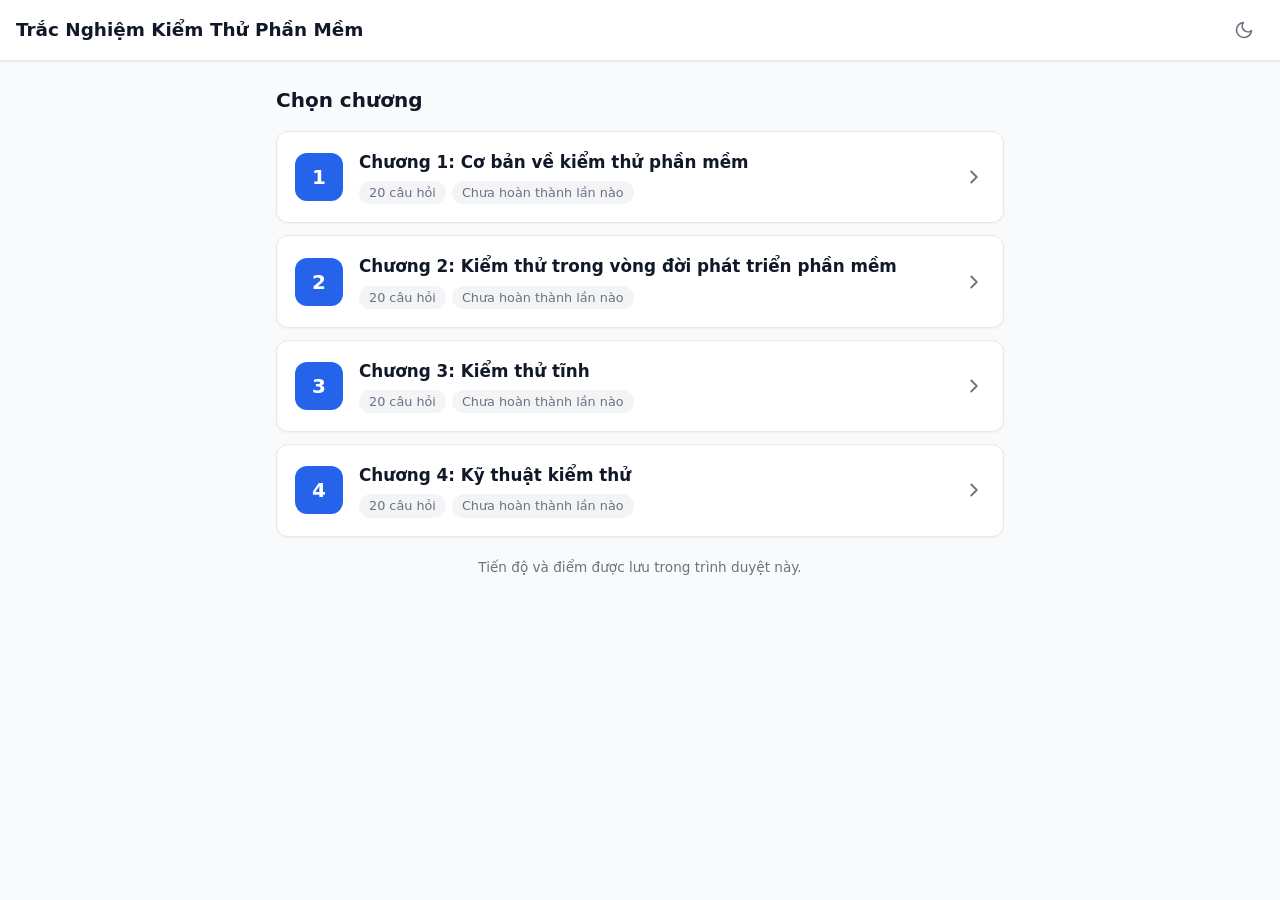
==== index.html @ 6eadbeee "Sửa hiện tượng giật khi chọn đáp án - Không đổi độ đậm chữ khi chọn/chấm (chữ đậm rộng hơn làm chữ x" ====
<!doctype html>
<html lang="vi">
<head>
  <meta charset="utf-8">
  <meta name="viewport" content="width=device-width, initial-scale=1">
  <title>Trắc nghiệm Kiểm thử phần mềm</title>
  <link rel="stylesheet" href="css/style.css?v=3">
  <script src="js/app.js?v=3"></script>
</head>
<body class="home-page">
  <header class="topbar">
    <div class="tb-left"><h1 class="page-name">Trắc Nghiệm Kiểm Thử Phần Mềm</h1></div>
    <div class="tb-right">
      <button class="icon-btn" id="themeToggle" type="button" aria-label="Đổi giao diện"></button>
    </div>
  </header>

  <main class="container home">
    <h2 class="section-title">Chọn chương</h2>
    <div id="chapterList" class="chapter-list"></div>
    <p class="muted small footnote">Tiến độ và điểm được lưu trong trình duyệt này.</p>
  </main>

  <!-- Dữ liệu từng chương: sửa câu hỏi trong các file này -->
  <script src="data/chuong1.js?v=3"></script>
  <script src="data/chuong2.js?v=3"></script>
  <script src="data/chuong3.js?v=3"></script>
  <script src="data/chuong4.js?v=3"></script>
  <script src="js/home.js?v=3"></script>
</body>
</html>
---- css/style.css ----
/* =========================================================
 * Giao diện theo phong cách trang mẫu (nền xám nhạt, thẻ trắng,
 * màu chính xanh dương, đúng = xanh lá, sai = đỏ).
 * ========================================================= */
:root {
  --bg: #f9fafb;          /* gray-50 */
  --surface: #ffffff;
  --surface-2: #f3f4f6;   /* gray-100 */
  --text: #1f2937;        /* gray-800 */
  --text-strong: #111827; /* gray-900 */
  --muted: #6b7280;       /* gray-500 */
  --border: #e5e7eb;      /* gray-200 */
  --border-2: #d1d5db;    /* gray-300 */
  --primary: #2563eb;     /* blue-600 */
  --primary-hover: #1d4ed8;
  --primary-soft: #eff6ff;
  --primary-soft-2: #dbeafe;
  --primary-ink: #1e40af;
  --ok: #16a34a;
  --ok-ink: #14532d;
  --ok-soft: #f0fdf4;
  --ok-soft-2: #dcfce7;
  --ok-line: #86efac;
  --bad: #dc2626;
  --bad-ink: #7f1d1d;
  --bad-soft: #fef2f2;
  --bad-soft-2: #fee2e2;
  --bad-line: #fca5a5;
  --warn: #b45309;
  --shadow-sm: 0 1px 2px rgba(0, 0, 0, .05);
  --shadow-lg: 0 20px 40px rgba(0, 0, 0, .18);
  color-scheme: light;
}
:root[data-theme="dark"] {
  --bg: #111827;
  --surface: #1f2937;
  --surface-2: #374151;
  --text: #e5e7eb;
  --text-strong: #f3f4f6;
  --muted: #9ca3af;
  --border: #374151;
  --border-2: #4b5563;
  --primary: #3b82f6;
  --primary-hover: #60a5fa;
  --primary-soft: rgba(59, 130, 246, .15);
  --primary-soft-2: rgba(59, 130, 246, .25);
  --primary-ink: #93c5fd;
  --ok: #4ade80;
  --ok-ink: #86efac;
  --ok-soft: rgba(34, 197, 94, .15);
  --ok-soft-2: rgba(34, 197, 94, .25);
  --ok-line: #166534;
  --bad: #f87171;
  --bad-ink: #fca5a5;
  --bad-soft: rgba(239, 68, 68, .15);
  --bad-soft-2: rgba(239, 68, 68, .25);
  --bad-line: #991b1b;
  --warn: #fbbf24;
  --shadow-sm: 0 1px 3px rgba(0, 0, 0, .6);
  --shadow-lg: 0 20px 40px rgba(0, 0, 0, .6);
  color-scheme: dark;
}

* { box-sizing: border-box; }
html, body { margin: 0; }
body {
  background: var(--bg);
  color: var(--text);
  font-family: system-ui, -apple-system, "Segoe UI", Roboto, Arial, sans-serif;
  line-height: 1.5;
  -webkit-font-smoothing: antialiased;
  -webkit-text-size-adjust: 100%;
}
body, .card, .sidebar, .topbar, .btn { transition: background-color .2s, border-color .2s, color .2s; }
a { color: var(--primary); }
.icon { flex: none; display: block; }
.muted { color: var(--muted); margin: .25rem 0 0; }
.small { font-size: .85rem; }
.t-ok { color: var(--ok); }
.t-bad { color: var(--bad); }
.warn-text { color: var(--warn); margin: .25rem 0 0; font-size: .92rem; }
[hidden] { display: none !important; }

::-webkit-scrollbar { width: 8px; height: 8px; }
::-webkit-scrollbar-track { background: var(--surface-2); }
::-webkit-scrollbar-thumb { background: var(--border-2); border-radius: 4px; }

.fade-in { animation: fadeIn .3s ease-out; }
@keyframes fadeIn { from { opacity: 0; transform: translateY(10px); } to { opacity: 1; transform: none; } }

/* ========== Nút ========== */
.btn {
  display: inline-flex; align-items: center; justify-content: center; gap: 6px;
  min-height: 42px; padding: .5rem 1rem;
  border: 1px solid var(--border-2); border-radius: 8px;
  background: var(--surface); color: var(--text);
  font: inherit; font-size: .95rem; font-weight: 500; text-decoration: none;
  cursor: pointer; box-shadow: var(--shadow-sm);
}
.btn:hover:not(:disabled) { background: var(--surface-2); }
.btn:disabled { opacity: .5; cursor: not-allowed; }
.btn.primary { background: var(--primary); border-color: var(--primary); color: #fff; font-weight: 600; }
.btn.primary:hover:not(:disabled) { background: var(--primary-hover); border-color: var(--primary-hover); }
.btn.danger { background: #dc2626; border-color: #dc2626; color: #fff; }
.btn.danger:hover { background: #b91c1c; }
.btn.ghost { border-color: transparent; box-shadow: none; background: transparent; }
.btn.ghost:hover { background: var(--surface-2); }
.btn.block { width: 100%; }
.icon-btn {
  display: grid; place-items: center; width: 40px; height: 40px;
  border: 0; border-radius: 8px; background: transparent; color: var(--muted); cursor: pointer;
}
.icon-btn:hover { background: var(--surface-2); color: var(--text); }
.link {
  display: inline-flex; align-items: center; gap: 4px; border: 0; background: none;
  color: var(--primary); font: inherit; font-size: .88rem; cursor: pointer; padding: 4px;
}
.link:hover { text-decoration: underline; }
.link.danger { color: var(--bad); }
:focus-visible { outline: 2px solid var(--primary); outline-offset: 2px; }

/* ========== Thanh trên cùng ========== */
.topbar {
  display: flex; align-items: center; justify-content: space-between; gap: 12px;
  padding: 10px 16px; background: var(--surface);
  border-bottom: 1px solid var(--border); box-shadow: var(--shadow-sm);
  position: relative; z-index: 10;
}
.tb-left, .tb-right { display: flex; align-items: center; gap: 10px; min-width: 0; }
.page-name {
  margin: 0; font-size: 1.15rem; font-weight: 700; color: var(--text-strong);
  white-space: nowrap; overflow: hidden; text-overflow: ellipsis;
}
.score-pill {
  display: flex; gap: 12px; padding: 6px 12px; border-radius: 8px;
  background: var(--surface-2); font-weight: 500; font-size: .95rem;
}
.score-pill span { display: flex; align-items: center; gap: 4px; }

/* ========== Trang chủ ========== */
.home-page .topbar { position: sticky; top: 0; }
.container { max-width: 900px; margin: 0 auto; padding: 24px 16px 48px; }
.home { max-width: 760px; }
.section-title { font-size: 1.25rem; margin: 0 0 16px; color: var(--text-strong); }
.card {
  background: var(--surface); border: 1px solid var(--border);
  border-radius: 12px; box-shadow: var(--shadow-sm);
}
.card.pad { padding: 24px; }
.chapter-list { display: grid; gap: 12px; }
.chapter {
  display: flex; align-items: center; gap: 16px; padding: 18px;
  color: inherit; text-decoration: none;
}
a.chapter:hover { border-color: var(--primary); background: var(--primary-soft); }
.chapter h2 { margin: 0; font-size: 1.05rem; color: var(--text-strong); }
.chapter-body { flex: 1; min-width: 0; }
.chapter-num {
  flex: none; width: 48px; height: 48px; border-radius: 12px; display: grid; place-items: center;
  background: var(--primary); color: #fff; font-weight: 700; font-size: 1.25rem;
}
.chapter.disabled { opacity: .75; }
.chapter.disabled .chapter-num { background: var(--surface-2); color: var(--muted); }
.chev { color: var(--muted); }
.chips { display: flex; flex-wrap: wrap; gap: 6px; margin-top: 6px; }
.chip {
  display: inline-flex; align-items: center; gap: 4px; padding: 2px 10px; border-radius: 999px;
  background: var(--surface-2); color: var(--muted); font-size: .8rem; font-weight: 500;
}
.chip.ok { background: var(--ok-soft-2); color: var(--ok); }
.mini-progress { height: 6px; background: var(--surface-2); border-radius: 3px; overflow: hidden; margin-top: 10px; }
.mini-progress div { height: 100%; background: var(--primary); }
.footnote { text-align: center; margin-top: 20px; }

/* ========== Bố cục trang làm bài ========== */
.quiz-page { height: 100vh; height: 100dvh; overflow: hidden; }
.layout { display: flex; height: 100%; }
.main-col { flex: 1; min-width: 0; display: flex; flex-direction: column; height: 100%; }
.content { flex: 1; overflow-y: auto; }
.content .container { padding: 24px 16px 32px; }

.progress { position: relative; height: 4px; background: var(--border); flex: none; }
.progress .bar { height: 100%; background: var(--primary); width: 0; transition: width .3s; }
.progress span { position: absolute; right: 8px; top: 6px; font-size: .75rem; color: var(--muted); z-index: 1; }

/* Thanh bên */
.sidebar {
  width: 264px; flex: none; display: flex; flex-direction: column;
  background: var(--surface); border-right: 1px solid var(--border); z-index: 50;
}
.sb-head {
  display: flex; align-items: center; justify-content: space-between;
  padding: 14px 16px; background: var(--primary); color: #fff; flex: none;
}
.sb-head h2 { margin: 0; font-size: 1.1rem; }
.sb-close { display: none; border: 0; background: none; color: #fff; font-size: 1.3rem; cursor: pointer; }
.sb-grid {
  flex: 1; overflow-y: auto; padding: 10px;
  display: grid; grid-template-columns: repeat(4, 1fr); gap: 8px; align-content: start;
}
.cell {
  height: 40px; border-radius: 6px; border: 1px solid var(--border);
  background: var(--surface-2); color: var(--muted); font: inherit; font-size: .8rem; cursor: pointer;
}
.cell:hover { border-color: var(--border-2); color: var(--text); }
.cell.ok { background: var(--ok-soft-2); color: var(--ok); border-color: var(--ok-line); font-weight: 700; }
.cell.bad { background: var(--bad-soft-2); color: var(--bad); border-color: var(--bad-line); font-weight: 700; }
.cell.current { box-shadow: 0 0 0 2px var(--surface), 0 0 0 4px var(--primary); }
.cell.dim { opacity: .45; }
.sb-foot { padding: 14px; border-top: 1px solid var(--border); background: var(--bg); display: grid; gap: 8px; flex: none; }
.sb-foot .reset:hover { color: var(--bad); }
.backdrop { display: none; }
.menu { display: none; }
.no-sidebar .sidebar, .no-sidebar .menu, .no-sidebar .score-pill { display: none !important; }

/* ========== Thẻ câu hỏi ========== */
.qcard { max-width: 900px; margin: 0 auto; overflow: hidden; }
.q-head { padding: 24px 28px; border-bottom: 1px solid var(--border); }
.badge {
  display: inline-block; padding: 4px 12px; border-radius: 999px; margin: 0 6px 14px 0;
  background: var(--primary-soft-2); color: var(--primary-ink);
  font-size: .75rem; font-weight: 700; text-transform: uppercase; letter-spacing: .03em;
}
.badge-note { margin-left: 8px; color: var(--muted); font-weight: 400; text-transform: none; letter-spacing: 0; }
.badge.retry { background: var(--bad-soft-2); color: var(--bad); }
.q-text {
  margin: 0; font-size: 1.2rem; font-weight: 500; line-height: 1.6;
  color: var(--text-strong); white-space: pre-line;
}
.q-media { padding: 0 28px; }

.options { padding: 24px 28px; display: grid; gap: 12px; }
.option {
  display: flex; align-items: flex-start; gap: 12px; width: 100%;
  padding: 14px 16px; text-align: left; font: inherit; line-height: 1.45;
  border: 2px solid var(--border); border-radius: 8px;
  background: var(--surface); color: var(--text); cursor: pointer;
  box-shadow: 0 0 0 1px transparent;
  transition: background-color .15s, border-color .15s, color .15s, box-shadow .15s;
}
/* Hiệu ứng rê chuột chỉ cho ô CHƯA chọn và chỉ trên thiết bị có chuột
   (trên điện thoại :hover bị "dính" sau khi chạm, gây chớp màu) */
@media (hover: hover) {
  .option:hover:not(:disabled):not(.selected) { background: var(--bg); border-color: #93c5fd; }
  .option:hover:not(:disabled) .box:not(.filled) { border-color: var(--muted); }
}
.option:disabled { cursor: default; }
.option .opt-text { flex: 1; }
/* Không đổi font-weight khi chọn: chữ đậm hơn sẽ rộng hơn, làm chữ xô lệch / xuống dòng -> ô bị "giật" */
.option.selected { border-color: var(--primary); background: var(--primary-soft); color: var(--primary-ink); box-shadow: 0 0 0 1px var(--primary); }
.option.correct { border-color: var(--ok); background: var(--ok-soft); color: var(--ok-ink); box-shadow: 0 0 0 1px var(--ok); }
.option.wrong { border-color: var(--bad); background: var(--bad-soft); color: var(--bad-ink); box-shadow: 0 0 0 1px var(--bad); }
.option.faded { opacity: .5; color: var(--muted); }
.option .mark { margin-left: auto; }
.option .mark.ok { color: var(--ok); }
.option .mark.bad { color: var(--bad); }

/* Ô tròn (1 đáp án) / ô vuông (nhiều đáp án) */
.box {
  flex: none; width: 20px; height: 20px; margin-top: 1px;
  border: 2px solid var(--border-2); display: grid; place-items: center; color: #fff;
}
.box { transition: background-color .15s, border-color .15s; }
.box.round { border-radius: 50%; }
.box.square { border-radius: 4px; }
.option.selected .box.filled { background: var(--primary); border-color: var(--primary); }
.option.correct .box.filled { background: var(--ok); border-color: var(--ok); }
.option.wrong .box.filled { background: var(--bad); border-color: var(--bad); }
.box.round.filled::after { content: ""; width: 8px; height: 8px; border-radius: 50%; background: #fff; }

.explain {
  margin: -8px 28px 20px; padding: 12px 14px; border-radius: 8px;
  background: var(--primary-soft); color: var(--text); font-size: .95rem;
}

.q-foot {
  position: sticky; bottom: 0;
  display: flex; align-items: center; justify-content: space-between; gap: 10px;
  padding: 16px 28px; background: var(--bg); border-top: 1px solid var(--border);
}
.btn.check { padding: .55rem 2rem; }
.verdict {
  display: flex; align-items: center; gap: 8px; padding: 8px 20px; border-radius: 8px;
  font-weight: 500; box-shadow: var(--shadow-sm); animation: fadeIn .3s ease-out;
}
.verdict.ok { background: var(--ok-soft-2); color: var(--ok-ink); border: 1px solid var(--ok-line); }
.verdict.bad { background: var(--bad-soft-2); color: var(--bad-ink); border: 1px solid var(--bad-line); }

/* Hình minh hoạ & ô tải ảnh */
.q-image { margin: 24px 0 0; text-align: center; }
.q-image img { max-width: 100%; max-height: 420px; object-fit: contain; border-radius: 8px; border: 1px solid var(--border); }
.q-image figcaption { color: var(--muted); font-size: .88rem; margin-top: 6px; }
.upload {
  margin: 24px 0 0; padding: 24px; border: 2px dashed var(--border-2); border-radius: 12px;
  display: flex; flex-direction: column; align-items: center; text-align: center; background: var(--bg);
}
.upload:hover { background: var(--surface-2); }
.up-icon { display: grid; place-items: center; width: 64px; height: 64px; border-radius: 50%; background: var(--surface); color: var(--primary); box-shadow: var(--shadow-sm); margin-bottom: 12px; }
.up-title { margin: 0 0 4px; font-weight: 500; color: var(--text-strong); }
.up-desc { margin: 0 0 16px; color: var(--muted); font-style: italic; font-size: .9rem; }
.upload.has-img img { max-width: 100%; max-height: 360px; object-fit: contain; border-radius: 8px; box-shadow: 0 4px 10px rgba(0,0,0,.12); }
.up-actions { display: flex; gap: 16px; margin-top: 10px; }

/* ========== Hộp thoại ========== */
.overlay {
  position: fixed; inset: 0; z-index: 100; background: rgba(0, 0, 0, .5);
  display: flex; align-items: center; justify-content: center; padding: 16px; overflow-y: auto;
}
.dialog { width: 100%; max-width: 400px; background: var(--surface); border-radius: 12px; padding: 24px; box-shadow: var(--shadow-lg); }
.dlg-head { display: flex; align-items: center; gap: 12px; margin-bottom: 12px; }
.dlg-head h3 { margin: 0; font-size: 1.15rem; color: var(--text-strong); }
.dlg-head.danger .dlg-icon { display: grid; place-items: center; width: 40px; height: 40px; border-radius: 50%; background: var(--bad-soft-2); color: var(--bad); }
.dlg-actions { display: flex; flex-wrap: wrap; justify-content: flex-end; gap: 10px; margin-top: 22px; }
.dlg-actions.center { justify-content: center; }

.switch { display: flex; align-items: center; gap: 12px; margin-top: 14px; cursor: pointer; user-select: none; font-size: .95rem; }
.switch input { position: absolute; opacity: 0; pointer-events: none; }
.switch span { flex: none; position: relative; width: 40px; height: 22px; border-radius: 11px; background: var(--border-2); transition: background .2s; }
.switch span::after { content: ""; position: absolute; top: 3px; left: 3px; width: 16px; height: 16px; border-radius: 50%; background: #fff; transition: transform .2s; }
.switch input:checked + span { background: var(--primary); }
.switch input:checked + span::after { transform: translateX(18px); }
.switch input:focus-visible + span { outline: 2px solid var(--primary); outline-offset: 2px; }

.result { text-align: center; }
.result h3 { margin: 8px 0 0; font-size: 1.25rem; color: var(--text-strong); }
.result-icon { display: inline-grid; place-items: center; width: 60px; height: 60px; border-radius: 50%; }
.result-icon.ok { background: var(--ok-soft-2); color: var(--ok); }
.result-icon.mid { background: rgba(245, 158, 11, .18); color: var(--warn); }
.result-icon.bad { background: var(--bad-soft-2); color: var(--bad); }
.score { font-size: 3rem; font-weight: 800; line-height: 1.2; margin: 6px 0; }
.score.ok { color: var(--ok); }
.score.mid { color: var(--warn); }
.score.bad { color: var(--bad); }
.stats { display: flex; justify-content: center; gap: 28px; margin-bottom: 8px; }
.stats div { display: flex; flex-direction: column; }
.stats strong { font-size: 1.4rem; }
.stats span { color: var(--muted); font-size: .85rem; }
.record { color: var(--ok); font-weight: 700; margin: 6px 0 0; }

.notice { max-width: 520px; margin: 40px auto; text-align: center; }
.notice h2 { margin: 8px 0; color: var(--text-strong); }
.notice .btn { margin-top: 18px; }
.notice-icon { display: inline-grid; place-items: center; width: 56px; height: 56px; border-radius: 50%; background: var(--bad-soft-2); color: var(--bad); }

.toast {
  position: fixed; left: 50%; bottom: 20px; transform: translateX(-50%); z-index: 200;
  max-width: min(520px, calc(100% - 32px)); padding: 12px 16px; border-radius: 8px;
  background: var(--text-strong); color: var(--bg); font-size: .9rem; box-shadow: var(--shadow-lg);
}

/* ========== Màn hình nhỏ: thanh bên trượt ra ========== */
@media (max-width: 767px) {
  .sidebar {
    position: fixed; inset: 0 auto 0 0; transform: translateX(-100%);
    transition: transform .3s ease-in-out; box-shadow: var(--shadow-lg);
  }
  .sidebar-open .sidebar { transform: none; }
  .sidebar-open .backdrop { display: block; position: fixed; inset: 0; background: rgba(0, 0, 0, .5); z-index: 40; }
  .sb-close, .menu { display: grid; }
  .content .container { padding: 16px 12px 24px; }
  .q-head { padding: 18px 16px; }
  .q-text { font-size: 1.05rem; }
  .q-media { padding: 0 16px; }
  .options { padding: 16px; gap: 10px; }
  .option { padding: 12px; }
  .explain { margin: -4px 16px 16px; }
  .q-foot { padding: 12px 16px; }
  .btn.check { padding: .5rem 1.25rem; }
  .verdict { padding: 8px 12px; }
  .page-name { font-size: 1rem; }
}
@media (max-width: 420px) {
  .hide-xs { display: none; }
  .score-pill { gap: 8px; padding: 4px 8px; }
}
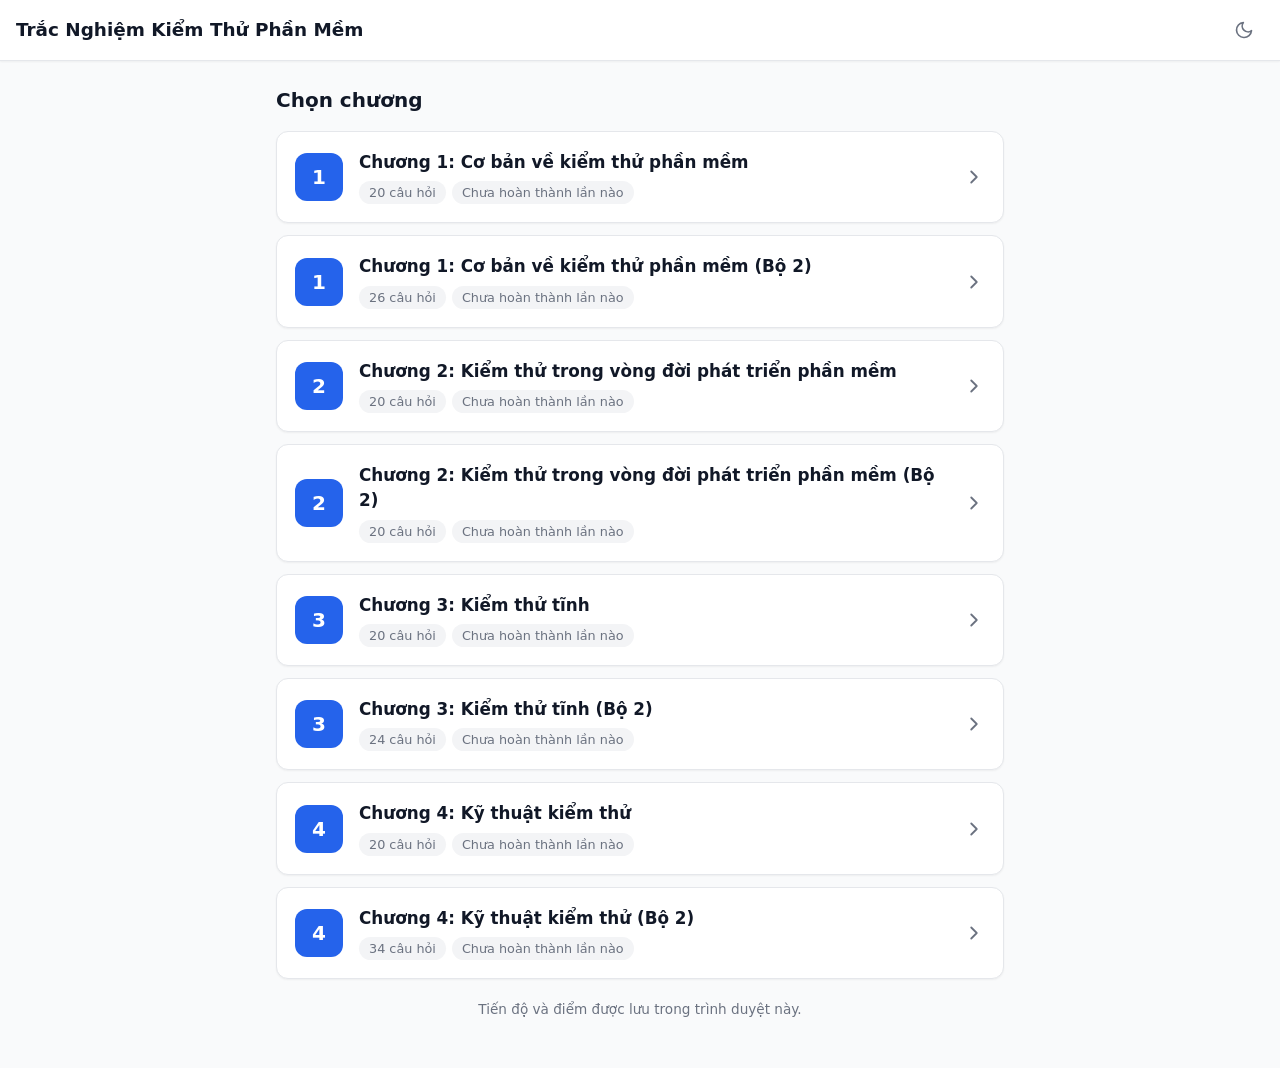
==== commit b8eb734f: "Thêm Bộ 2 cho chương 1–4 (104 câu từ Chuong_X_cau_hoi_dap_an.docx) Co-Authored-By: Claude Opus 5.5 <" ====
--- a/index.html
+++ b/index.html
@@ -4,8 +4,8 @@
   <meta charset="utf-8">
   <meta name="viewport" content="width=device-width, initial-scale=1">
   <title>Trắc nghiệm Kiểm thử phần mềm</title>
-  <link rel="stylesheet" href="css/style.css?v=3">
-  <script src="js/app.js?v=3"></script>
+  <link rel="stylesheet" href="css/style.css?v=5">
+  <script src="js/app.js?v=5"></script>
 </head>
 <body class="home-page">
   <header class="topbar">
@@ -22,10 +22,14 @@
   </main>
 
   <!-- Dữ liệu từng chương: sửa câu hỏi trong các file này -->
-  <script src="data/chuong1.js?v=3"></script>
-  <script src="data/chuong2.js?v=3"></script>
-  <script src="data/chuong3.js?v=3"></script>
-  <script src="data/chuong4.js?v=3"></script>
-  <script src="js/home.js?v=3"></script>
+  <script src="data/chuong1.js?v=5"></script>
+  <script src="data/chuong2.js?v=5"></script>
+  <script src="data/chuong3.js?v=5"></script>
+  <script src="data/chuong4.js?v=5"></script>
+  <script src="data/chuong5.js?v=5"></script>
+  <script src="data/chuong6.js?v=5"></script>
+  <script src="data/chuong7.js?v=5"></script>
+  <script src="data/chuong8.js?v=5"></script>
+  <script src="js/home.js?v=5"></script>
 </body>
 </html>
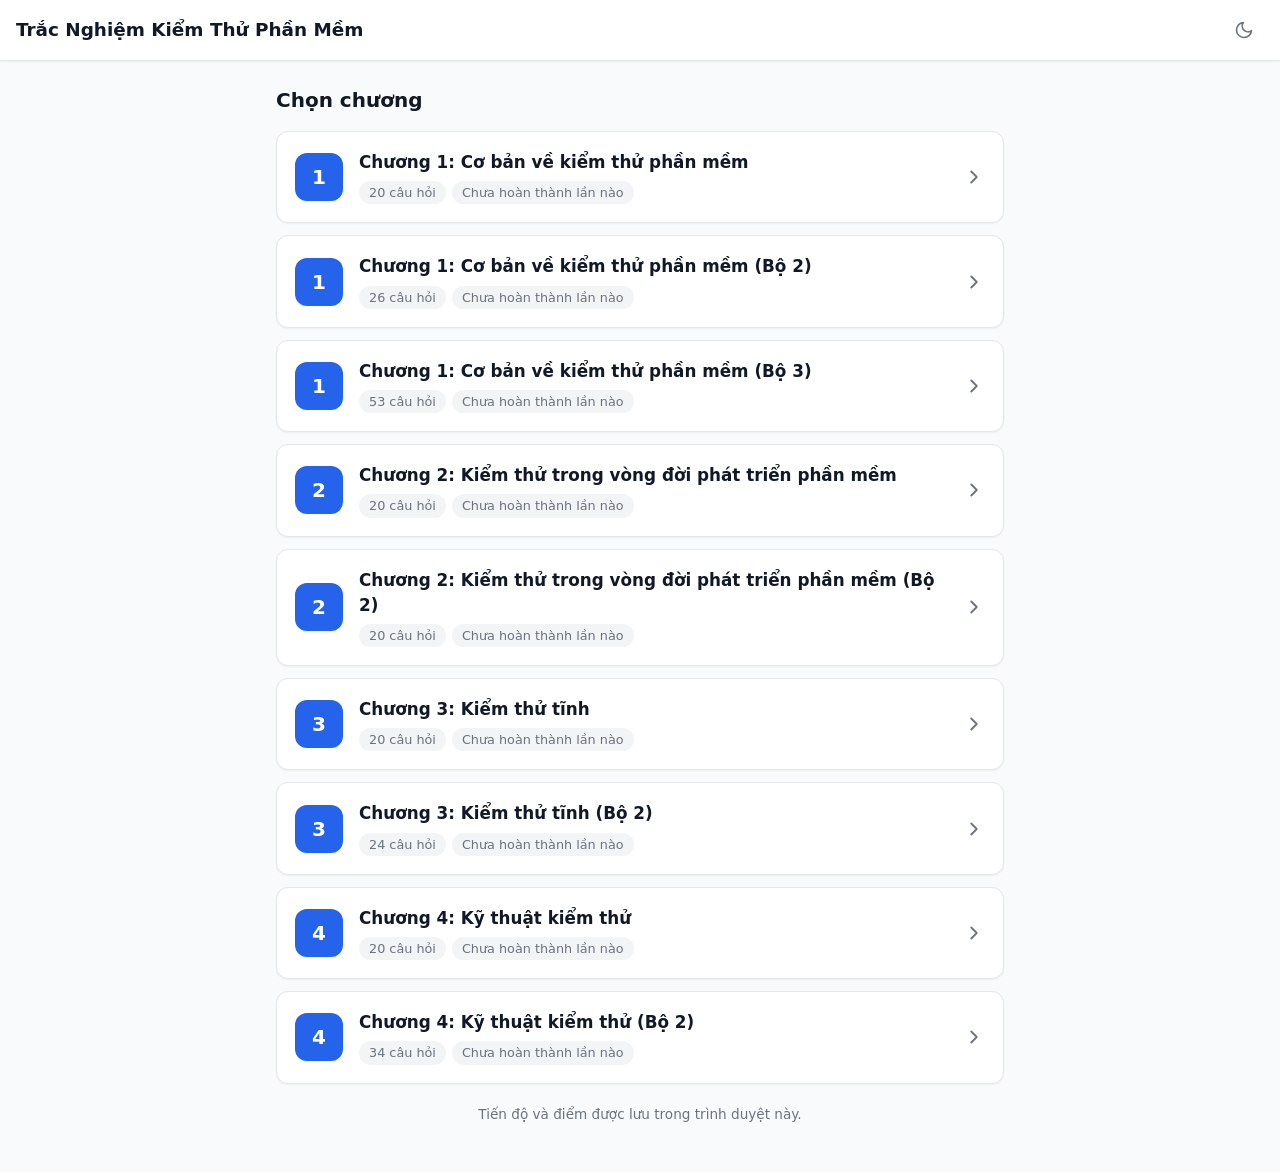
==== commit 1711e2e6: "Thêm Bộ 3 cho chương 1 (53 câu từ Tài-liệu-không-có-tiêu-đề-3.docx) Co-Authored-By: Claude Opus 5.5 " ====
--- a/index.html
+++ b/index.html
@@ -4,8 +4,8 @@
   <meta charset="utf-8">
   <meta name="viewport" content="width=device-width, initial-scale=1">
   <title>Trắc nghiệm Kiểm thử phần mềm</title>
-  <link rel="stylesheet" href="css/style.css?v=5">
-  <script src="js/app.js?v=5"></script>
+  <link rel="stylesheet" href="css/style.css?v=6">
+  <script src="js/app.js?v=6"></script>
 </head>
 <body class="home-page">
   <header class="topbar">
@@ -22,14 +22,15 @@
   </main>
 
   <!-- Dữ liệu từng chương: sửa câu hỏi trong các file này -->
-  <script src="data/chuong1.js?v=5"></script>
-  <script src="data/chuong2.js?v=5"></script>
-  <script src="data/chuong3.js?v=5"></script>
-  <script src="data/chuong4.js?v=5"></script>
-  <script src="data/chuong5.js?v=5"></script>
-  <script src="data/chuong6.js?v=5"></script>
-  <script src="data/chuong7.js?v=5"></script>
-  <script src="data/chuong8.js?v=5"></script>
-  <script src="js/home.js?v=5"></script>
+  <script src="data/chuong1.js?v=6"></script>
+  <script src="data/chuong2.js?v=6"></script>
+  <script src="data/chuong3.js?v=6"></script>
+  <script src="data/chuong4.js?v=6"></script>
+  <script src="data/chuong5.js?v=6"></script>
+  <script src="data/chuong6.js?v=6"></script>
+  <script src="data/chuong7.js?v=6"></script>
+  <script src="data/chuong8.js?v=6"></script>
+  <script src="data/chuong9.js?v=6"></script>
+  <script src="js/home.js?v=6"></script>
 </body>
 </html>
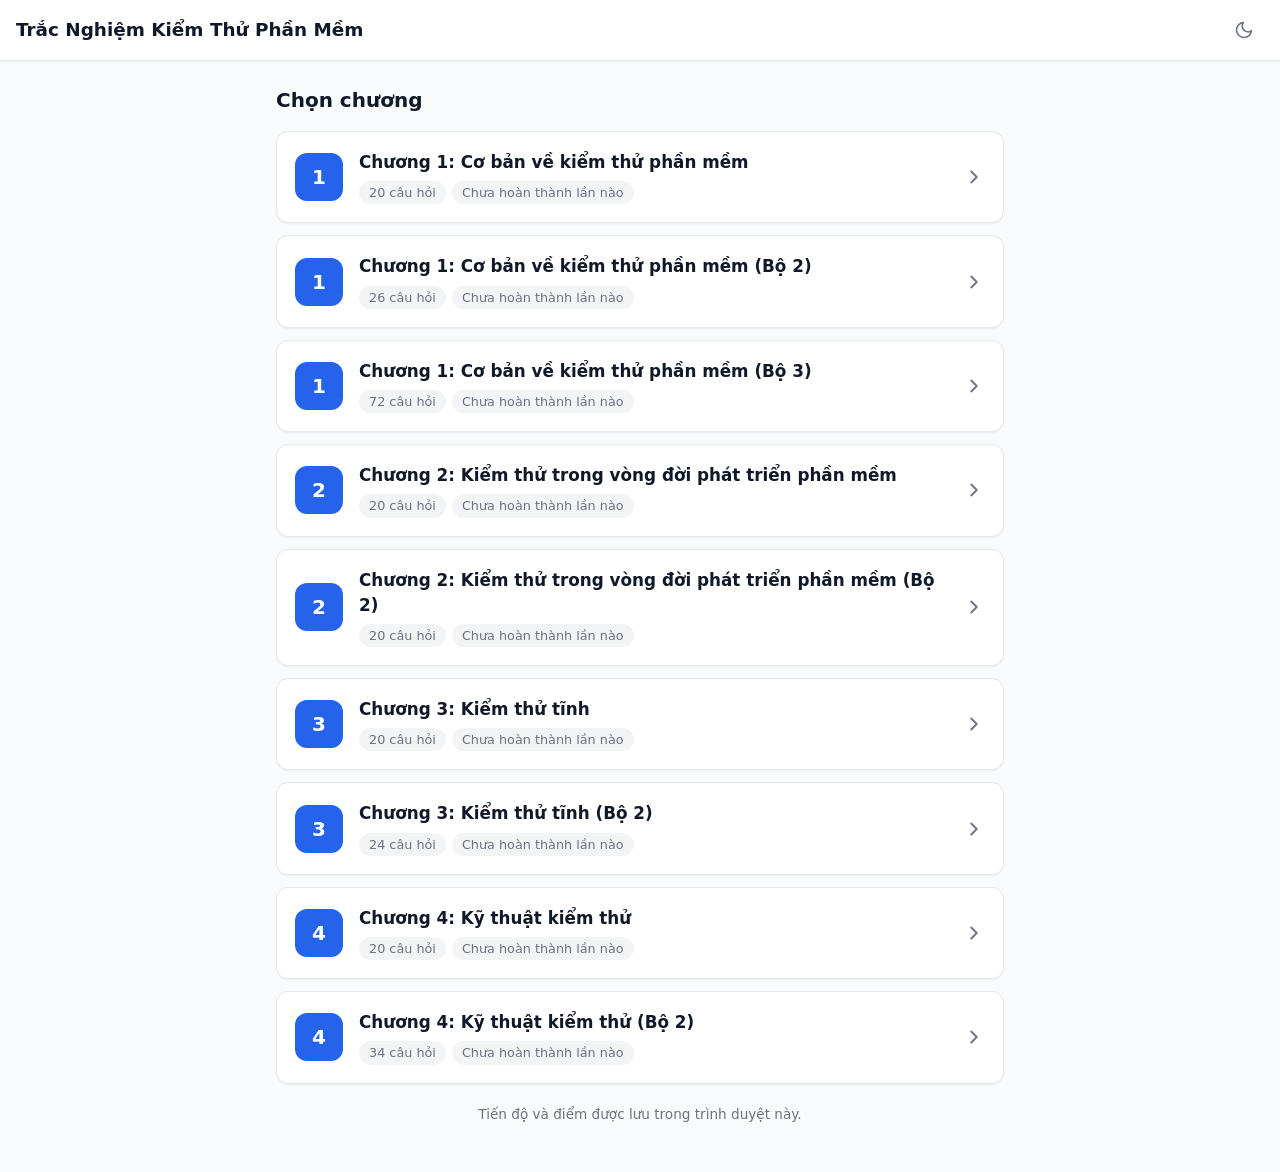
==== commit 8e006461: "Chương 1 Bộ 3: thay bằng Kiểm-thử-ôn-tập-chương-1.docx (72 câu) Co-Authored-By: Claude Opus 5.5 <nor" ====
--- a/index.html
+++ b/index.html
@@ -4,8 +4,8 @@
   <meta charset="utf-8">
   <meta name="viewport" content="width=device-width, initial-scale=1">
   <title>Trắc nghiệm Kiểm thử phần mềm</title>
-  <link rel="stylesheet" href="css/style.css?v=6">
-  <script src="js/app.js?v=6"></script>
+  <link rel="stylesheet" href="css/style.css?v=7">
+  <script src="js/app.js?v=7"></script>
 </head>
 <body class="home-page">
   <header class="topbar">
@@ -22,15 +22,15 @@
   </main>
 
   <!-- Dữ liệu từng chương: sửa câu hỏi trong các file này -->
-  <script src="data/chuong1.js?v=6"></script>
-  <script src="data/chuong2.js?v=6"></script>
-  <script src="data/chuong3.js?v=6"></script>
-  <script src="data/chuong4.js?v=6"></script>
-  <script src="data/chuong5.js?v=6"></script>
-  <script src="data/chuong6.js?v=6"></script>
-  <script src="data/chuong7.js?v=6"></script>
-  <script src="data/chuong8.js?v=6"></script>
-  <script src="data/chuong9.js?v=6"></script>
-  <script src="js/home.js?v=6"></script>
+  <script src="data/chuong1.js?v=7"></script>
+  <script src="data/chuong2.js?v=7"></script>
+  <script src="data/chuong3.js?v=7"></script>
+  <script src="data/chuong4.js?v=7"></script>
+  <script src="data/chuong5.js?v=7"></script>
+  <script src="data/chuong6.js?v=7"></script>
+  <script src="data/chuong7.js?v=7"></script>
+  <script src="data/chuong8.js?v=7"></script>
+  <script src="data/chuong9.js?v=7"></script>
+  <script src="js/home.js?v=7"></script>
 </body>
 </html>
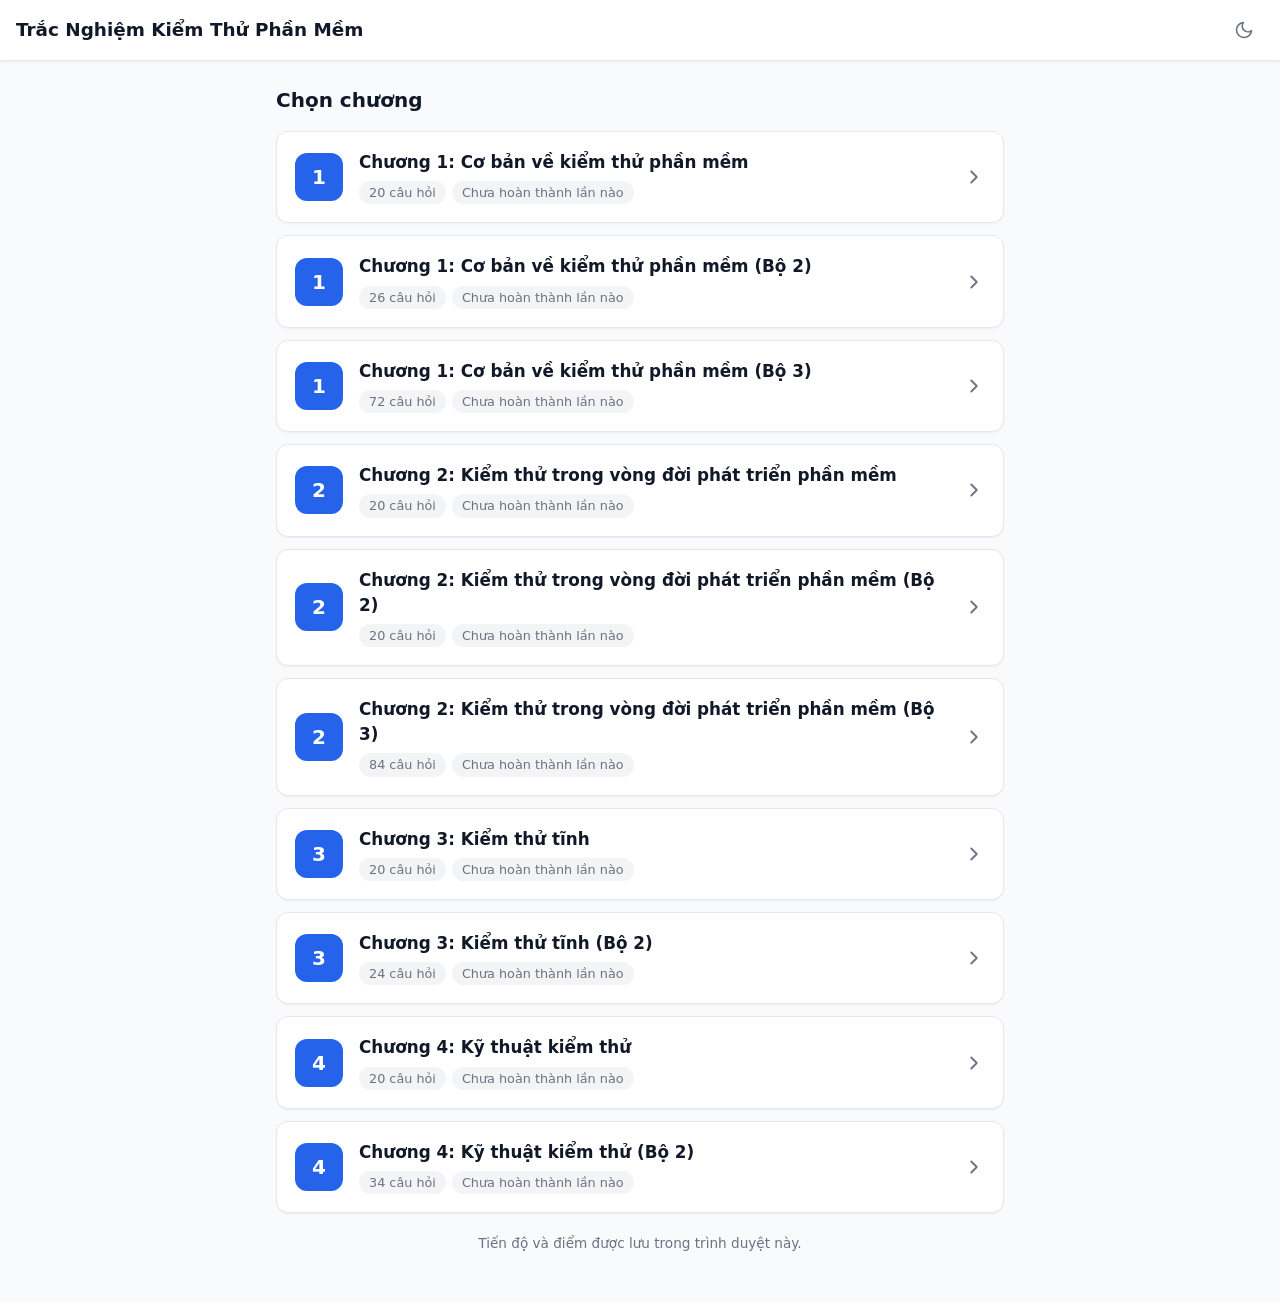
==== commit daa4ad79: "Thêm Bộ 3 cho chương 2 (84 câu từ Kiểm-thử-ôn-tập-chương-2.docx) Co-Authored-By: Claude Opus 5.5 <no" ====
--- a/index.html
+++ b/index.html
@@ -4,8 +4,8 @@
   <meta charset="utf-8">
   <meta name="viewport" content="width=device-width, initial-scale=1">
   <title>Trắc nghiệm Kiểm thử phần mềm</title>
-  <link rel="stylesheet" href="css/style.css?v=7">
-  <script src="js/app.js?v=7"></script>
+  <link rel="stylesheet" href="css/style.css?v=8">
+  <script src="js/app.js?v=8"></script>
 </head>
 <body class="home-page">
   <header class="topbar">
@@ -22,15 +22,16 @@
   </main>
 
   <!-- Dữ liệu từng chương: sửa câu hỏi trong các file này -->
-  <script src="data/chuong1.js?v=7"></script>
-  <script src="data/chuong2.js?v=7"></script>
-  <script src="data/chuong3.js?v=7"></script>
-  <script src="data/chuong4.js?v=7"></script>
-  <script src="data/chuong5.js?v=7"></script>
-  <script src="data/chuong6.js?v=7"></script>
-  <script src="data/chuong7.js?v=7"></script>
-  <script src="data/chuong8.js?v=7"></script>
-  <script src="data/chuong9.js?v=7"></script>
-  <script src="js/home.js?v=7"></script>
+  <script src="data/chuong1.js?v=8"></script>
+  <script src="data/chuong2.js?v=8"></script>
+  <script src="data/chuong3.js?v=8"></script>
+  <script src="data/chuong4.js?v=8"></script>
+  <script src="data/chuong5.js?v=8"></script>
+  <script src="data/chuong6.js?v=8"></script>
+  <script src="data/chuong7.js?v=8"></script>
+  <script src="data/chuong8.js?v=8"></script>
+  <script src="data/chuong9.js?v=8"></script>
+  <script src="data/chuong10.js?v=8"></script>
+  <script src="js/home.js?v=8"></script>
 </body>
 </html>
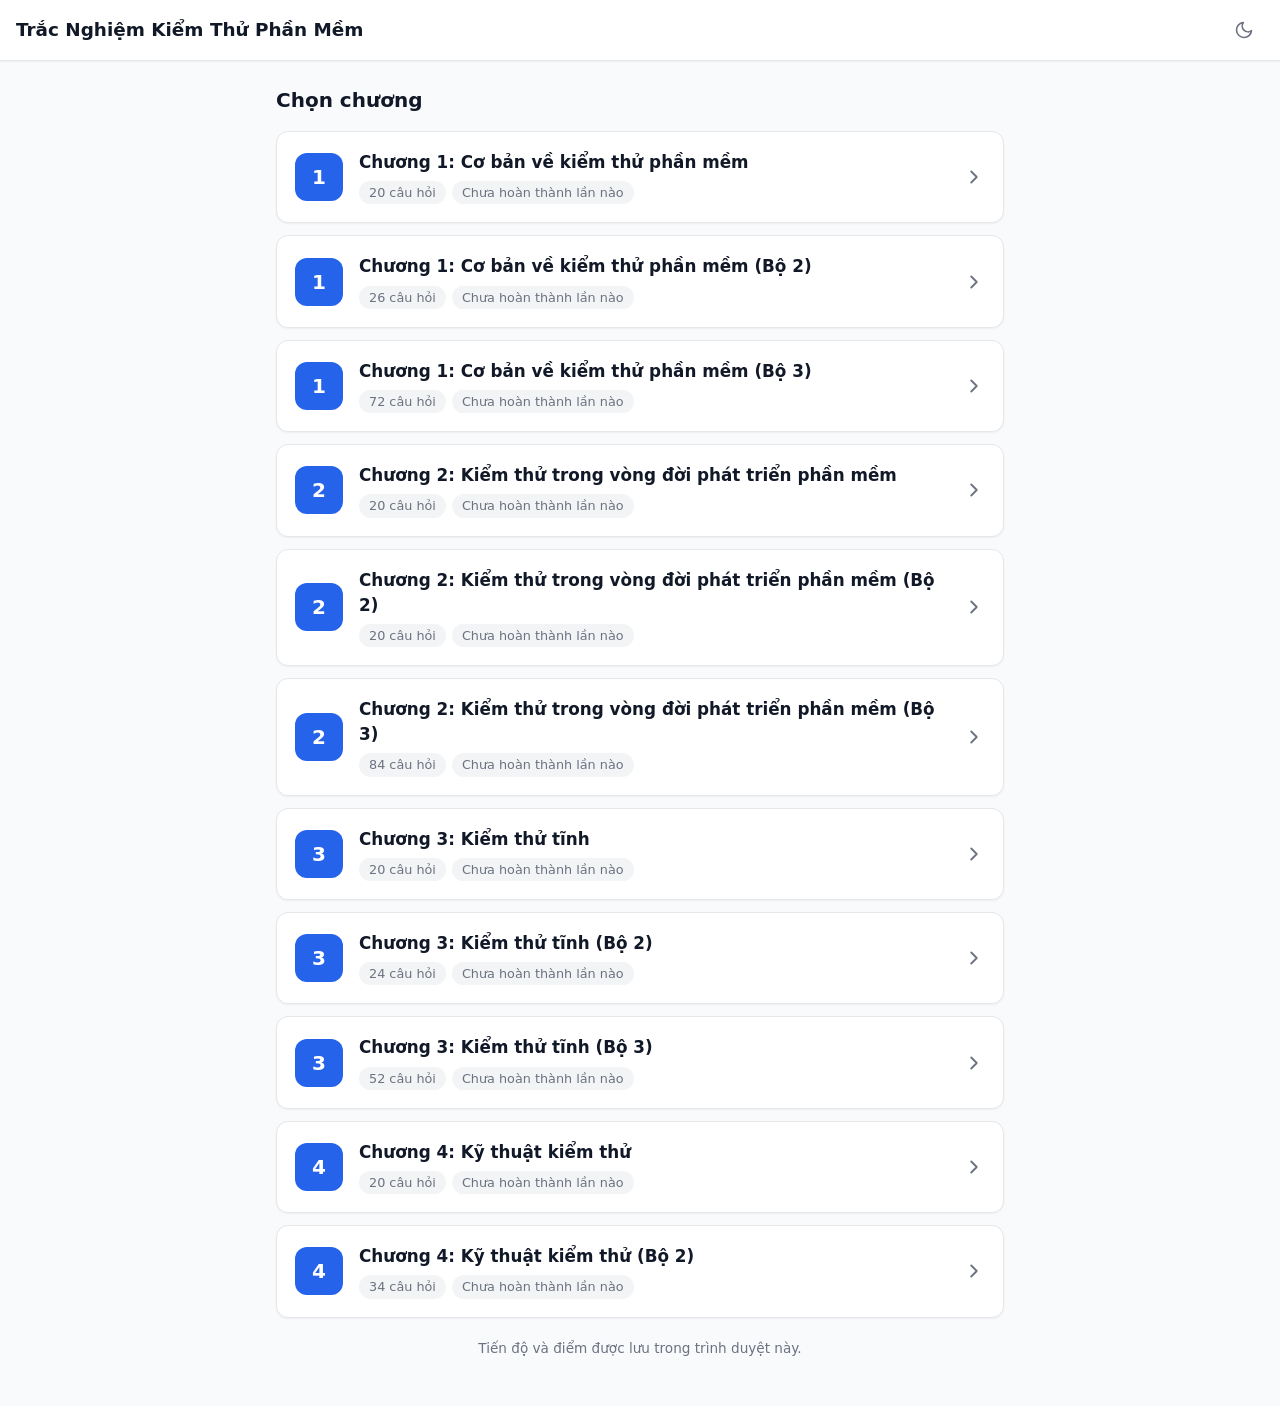
==== commit b0744433: "Thêm Bộ 3 cho chương 3 (52 câu từ Kiểm-thử-ôn-tập-Chương-3.docx) Co-Authored-By: Claude Opus 5.5 <no" ====
--- a/index.html
+++ b/index.html
@@ -4,8 +4,8 @@
   <meta charset="utf-8">
   <meta name="viewport" content="width=device-width, initial-scale=1">
   <title>Trắc nghiệm Kiểm thử phần mềm</title>
-  <link rel="stylesheet" href="css/style.css?v=8">
-  <script src="js/app.js?v=8"></script>
+  <link rel="stylesheet" href="css/style.css?v=9">
+  <script src="js/app.js?v=9"></script>
 </head>
 <body class="home-page">
   <header class="topbar">
@@ -22,16 +22,17 @@
   </main>
 
   <!-- Dữ liệu từng chương: sửa câu hỏi trong các file này -->
-  <script src="data/chuong1.js?v=8"></script>
-  <script src="data/chuong2.js?v=8"></script>
-  <script src="data/chuong3.js?v=8"></script>
-  <script src="data/chuong4.js?v=8"></script>
-  <script src="data/chuong5.js?v=8"></script>
-  <script src="data/chuong6.js?v=8"></script>
-  <script src="data/chuong7.js?v=8"></script>
-  <script src="data/chuong8.js?v=8"></script>
-  <script src="data/chuong9.js?v=8"></script>
-  <script src="data/chuong10.js?v=8"></script>
-  <script src="js/home.js?v=8"></script>
+  <script src="data/chuong1.js?v=9"></script>
+  <script src="data/chuong2.js?v=9"></script>
+  <script src="data/chuong3.js?v=9"></script>
+  <script src="data/chuong4.js?v=9"></script>
+  <script src="data/chuong5.js?v=9"></script>
+  <script src="data/chuong6.js?v=9"></script>
+  <script src="data/chuong7.js?v=9"></script>
+  <script src="data/chuong8.js?v=9"></script>
+  <script src="data/chuong9.js?v=9"></script>
+  <script src="data/chuong10.js?v=9"></script>
+  <script src="data/chuong11.js?v=9"></script>
+  <script src="js/home.js?v=9"></script>
 </body>
 </html>
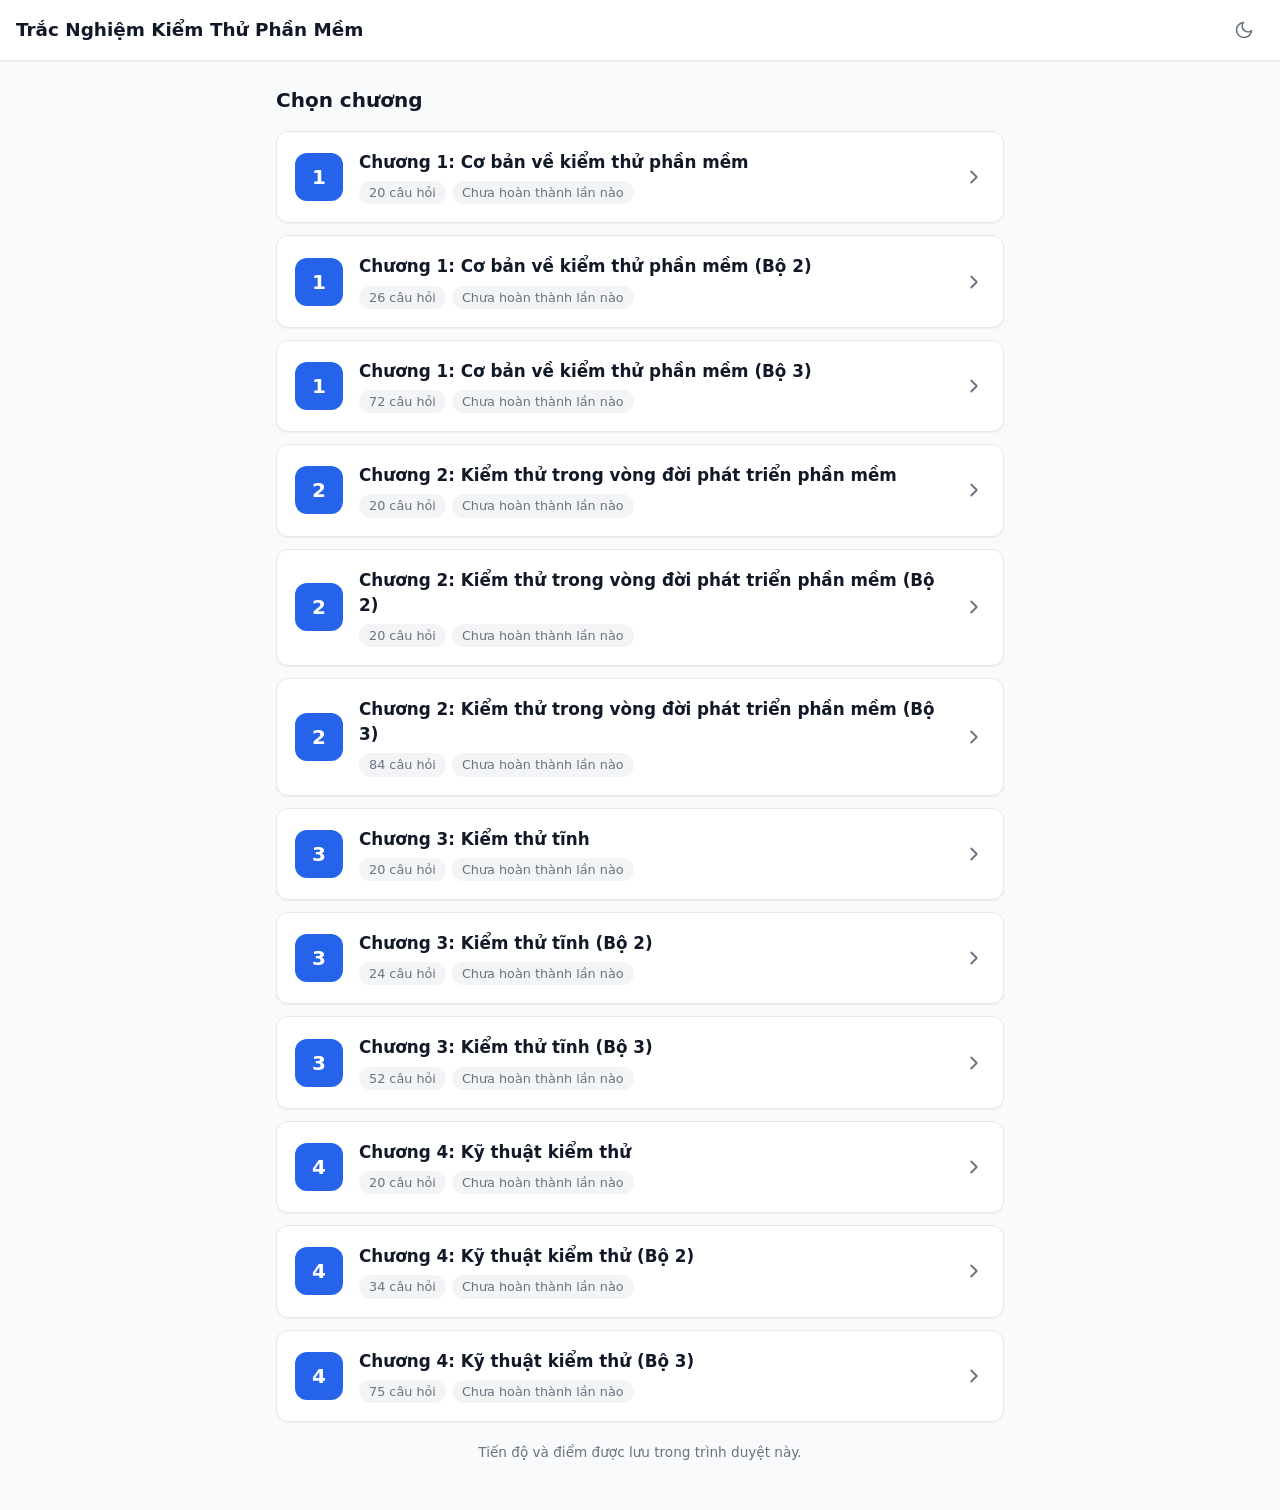
==== commit 8a36fe4c: "Thêm Bộ 3 cho chương 4 (75 câu từ Kiểm-thử-ôn-tập-Chương-4.docx) Co-Authored-By: Claude Opus 5.5 <no" ====
--- a/index.html
+++ b/index.html
@@ -4,8 +4,8 @@
   <meta charset="utf-8">
   <meta name="viewport" content="width=device-width, initial-scale=1">
   <title>Trắc nghiệm Kiểm thử phần mềm</title>
-  <link rel="stylesheet" href="css/style.css?v=9">
-  <script src="js/app.js?v=9"></script>
+  <link rel="stylesheet" href="css/style.css?v=10">
+  <script src="js/app.js?v=10"></script>
 </head>
 <body class="home-page">
   <header class="topbar">
@@ -22,17 +22,18 @@
   </main>
 
   <!-- Dữ liệu từng chương: sửa câu hỏi trong các file này -->
-  <script src="data/chuong1.js?v=9"></script>
-  <script src="data/chuong2.js?v=9"></script>
-  <script src="data/chuong3.js?v=9"></script>
-  <script src="data/chuong4.js?v=9"></script>
-  <script src="data/chuong5.js?v=9"></script>
-  <script src="data/chuong6.js?v=9"></script>
-  <script src="data/chuong7.js?v=9"></script>
-  <script src="data/chuong8.js?v=9"></script>
-  <script src="data/chuong9.js?v=9"></script>
-  <script src="data/chuong10.js?v=9"></script>
-  <script src="data/chuong11.js?v=9"></script>
-  <script src="js/home.js?v=9"></script>
+  <script src="data/chuong1.js?v=10"></script>
+  <script src="data/chuong2.js?v=10"></script>
+  <script src="data/chuong3.js?v=10"></script>
+  <script src="data/chuong4.js?v=10"></script>
+  <script src="data/chuong5.js?v=10"></script>
+  <script src="data/chuong6.js?v=10"></script>
+  <script src="data/chuong7.js?v=10"></script>
+  <script src="data/chuong8.js?v=10"></script>
+  <script src="data/chuong9.js?v=10"></script>
+  <script src="data/chuong10.js?v=10"></script>
+  <script src="data/chuong11.js?v=10"></script>
+  <script src="data/chuong12.js?v=10"></script>
+  <script src="js/home.js?v=10"></script>
 </body>
 </html>
